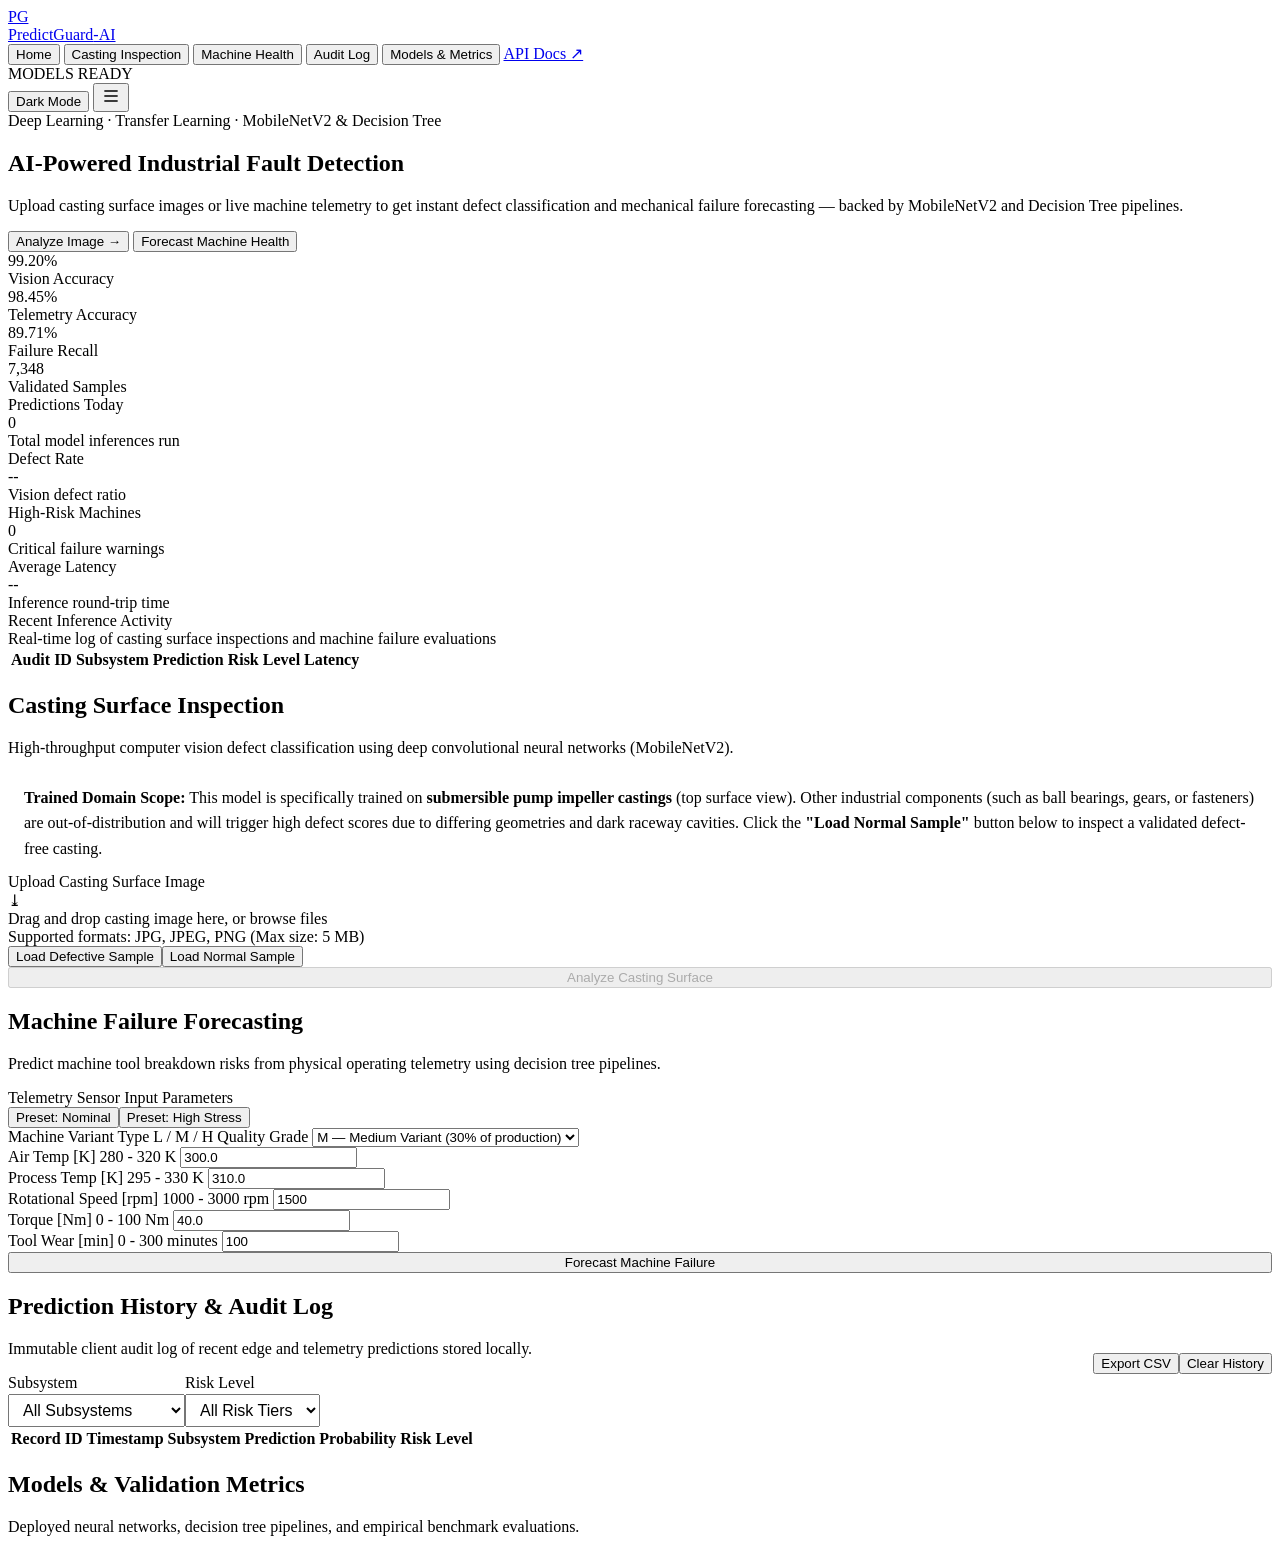
==== frontend/index.html @ 4d85034a "feat: modernise PredictGuard AI to enterprise production standard - Refactor backend into clean modu" ====
<!DOCTYPE html>
<html lang="en">
<head>
  <meta charset="UTF-8">
  <meta name="viewport" content="width=device-width, initial-scale=1.0">
  <title>PredictGuard AI — Industrial Predictive Maintenance Platform</title>
  <link rel="stylesheet" href="/static/css/tokens.css">
  <link rel="stylesheet" href="/static/css/layout.css">
  <link rel="stylesheet" href="/static/css/components.css">
</head>
<body>
  <div class="app-wrapper">
    <!-- Top Navigation Bar (GastroLens-AI Inspired) -->
    <header class="site-header">
      <div class="header-inner">
        <!-- Brand Logo -->
        <a href="#overview" class="brand-link" id="brand-home-link" aria-label="PredictGuard AI Home">
          <div class="brand-badge-icon">PG</div>
          <div class="brand-title">PredictGuard<span class="brand-accent">-AI</span></div>
        </a>

        <!-- Horizontal Nav Tabs -->
        <nav class="top-nav" id="top-nav" aria-label="Main Navigation">
          <button type="button" class="nav-tab-btn active" data-page="overview" data-title="Home &amp; Overview">
            Home
          </button>
          <button type="button" class="nav-tab-btn" data-page="casting" data-title="Casting Surface Inspection">
            Casting Inspection
          </button>
          <button type="button" class="nav-tab-btn" data-page="machine" data-title="Machine Failure Forecasting">
            Machine Health
          </button>
          <button type="button" class="nav-tab-btn" data-page="history" data-title="Prediction Audit Log">
            Audit Log
          </button>
          <button type="button" class="nav-tab-btn" data-page="models" data-title="Models &amp; Benchmarks">
            Models &amp; Metrics
          </button>
          <a href="/docs" target="_blank" rel="noopener noreferrer" class="nav-tab-btn">
            API Docs ↗
          </a>
        </nav>

        <!-- Right Side Tools -->
        <div class="header-right">
          <div class="status-pill ready" id="model-status-pill" aria-live="polite">
            <span class="status-dot"></span>
            <span id="model-status-text">MODELS READY</span>
          </div>

          <button type="button" class="theme-toggle-btn" id="theme-toggle-btn" aria-label="Toggle visual theme">
            <span id="theme-toggle-label">Dark Mode</span>
          </button>

          <button type="button" class="mobile-nav-toggle" id="mobile-nav-toggle" aria-label="Toggle navigation menu">
            <svg width="20" height="20" viewBox="0 0 24 24" fill="none" stroke="currentColor" stroke-width="2">
              <path d="M4 6h16M4 12h16M4 18h16" />
            </svg>
          </button>
        </div>
      </div>
    </header>

    <!-- Main App Container -->
    <main class="main-content">
      <!-- 1. HOME / OVERVIEW VIEW -->
      <section class="page-view active" id="page-overview" aria-labelledby="hero-title-text">
        <!-- Hero Section (GastroLens-AI Aesthetic) -->
        <div class="hero-section">
          <div class="hero-pill-badge">
            Deep Learning · Transfer Learning · MobileNetV2 &amp; Decision Tree
          </div>

          <h1 class="hero-title" id="hero-title-text">
            AI-Powered <span class="highlight-green">Industrial Fault</span> Detection
          </h1>

          <p class="hero-description">
            Upload casting surface images or live machine telemetry to get instant defect classification and mechanical failure forecasting — backed by MobileNetV2 and Decision Tree pipelines.
          </p>

          <div class="hero-actions">
            <button type="button" class="btn btn-pill-primary" id="hero-cta-casting">
              Analyze Image →
            </button>
            <button type="button" class="btn btn-pill-secondary" id="hero-cta-sensors">
              Forecast Machine Health
            </button>
          </div>

          <!-- Hero 4-Stat Cards (Exact match to GastroLens-AI style) -->
          <div class="hero-stats-grid">
            <div class="stat-box">
              <div class="stat-number">99.20%</div>
              <div class="stat-label">Vision Accuracy</div>
            </div>
            <div class="stat-box">
              <div class="stat-number">98.45%</div>
              <div class="stat-label">Telemetry Accuracy</div>
            </div>
            <div class="stat-box">
              <div class="stat-number">89.71%</div>
              <div class="stat-label">Failure Recall</div>
            </div>
            <div class="stat-box">
              <div class="stat-number">7,348</div>
              <div class="stat-label">Validated Samples</div>
            </div>
          </div>
        </div>

        <!-- Live Operations Panel -->
        <div class="card" id="system-status-panel" style="margin-bottom: var(--space-6);">
          <!-- Populated dynamically -->
        </div>

        <!-- Operational KPI Cards -->
        <div class="grid-4" style="margin-bottom: var(--space-6);">
          <div class="kpi-card">
            <div class="kpi-label">Predictions Today</div>
            <div class="kpi-value" id="kpi-predictions-today">0</div>
            <div class="kpi-subtext">Total model inferences run</div>
          </div>
          <div class="kpi-card">
            <div class="kpi-label">Defect Rate</div>
            <div class="kpi-value" id="kpi-defect-rate">--</div>
            <div class="kpi-subtext">Vision defect ratio</div>
          </div>
          <div class="kpi-card">
            <div class="kpi-label">High-Risk Machines</div>
            <div class="kpi-value" id="kpi-high-risk">0</div>
            <div class="kpi-subtext">Critical failure warnings</div>
          </div>
          <div class="kpi-card">
            <div class="kpi-label">Average Latency</div>
            <div class="kpi-value" id="kpi-avg-latency">--</div>
            <div class="kpi-subtext">Inference round-trip time</div>
          </div>
        </div>

        <!-- Recent Activity Table -->
        <div class="card">
          <div class="card-header">
            <div>
              <div class="card-title">Recent Inference Activity</div>
              <div class="card-subtitle">Real-time log of casting surface inspections and machine failure evaluations</div>
            </div>
          </div>
          <div class="table-responsive">
            <table class="table">
              <thead>
                <tr>
                  <th>Audit ID</th>
                  <th>Subsystem</th>
                  <th>Prediction</th>
                  <th>Risk Level</th>
                  <th>Latency</th>
                </tr>
              </thead>
              <tbody id="recent-activity-tbody">
                <!-- Populated dynamically from history store -->
              </tbody>
            </table>
          </div>
        </div>
      </section>

      <!-- 2. CASTING SURFACE INSPECTION VIEW -->
      <section class="page-view" id="page-casting" aria-labelledby="casting-heading">
        <div class="section-header">
          <h2 class="section-title" id="casting-heading">Casting Surface Inspection</h2>
          <p class="section-subtitle">
            High-throughput computer vision defect classification using deep convolutional neural networks (MobileNetV2).
          </p>
        </div>

        <!-- Domain Notice Banner -->
        <div style="background-color: var(--bg-surface-subtle); border: 1px solid var(--border-default); border-left: 4px solid var(--brand-green); border-radius: var(--radius-md); padding: 12px 16px; margin-bottom: var(--space-6); font-size: var(--text-xs); line-height: 1.6; color: var(--text-secondary);">
          <strong style="color: var(--text-primary);">Trained Domain Scope:</strong> This model is specifically trained on <strong>submersible pump impeller castings</strong> (top surface view). Other industrial components (such as ball bearings, gears, or fasteners) are out-of-distribution and will trigger high defect scores due to differing geometries and dark raceway cavities. Click the <strong>"Load Normal Sample"</strong> button below to inspect a validated defect-free casting.
        </div>

        <div class="grid-2">
          <!-- Upload Panel -->
          <div class="card">
            <div class="card-header">
              <div class="card-title">Upload Casting Surface Image</div>
            </div>

            <div class="dropzone" id="casting-dropzone" tabindex="0" role="button" aria-label="Image dropzone: Drag and drop a JPEG or PNG image or click to select">
              <div class="dropzone-icon">⤓</div>
              <div class="dropzone-text">Drag and drop casting image here, or browse files</div>
              <div class="dropzone-subtext">Supported formats: JPG, JPEG, PNG (Max size: 5 MB)</div>
              <input type="file" id="casting-file-input" accept="image/jpeg,image/png" style="display: none;" />
            </div>

            <div class="form-error" id="casting-file-error" role="alert"></div>

            <div class="preview-container" id="casting-preview-container" style="display: none;">
              <img id="casting-preview-img" class="preview-thumb" alt="Casting surface preview" />
              <div class="preview-meta" id="casting-preview-meta"></div>
            </div>

            <div style="margin-top: var(--space-4); display: flex; gap: var(--space-2); flex-wrap: wrap;">
              <button type="button" class="btn btn-secondary btn-sm" id="btn-sample-defective">Load Defective Sample</button>
              <button type="button" class="btn btn-secondary btn-sm" id="btn-sample-normal">Load Normal Sample</button>
            </div>

            <div style="margin-top: var(--space-6);">
              <button type="button" class="btn btn-primary" id="casting-analyze-btn" disabled style="width: 100%;">
                Analyze Casting Surface
              </button>
            </div>
          </div>

          <!-- Result Card -->
          <div class="card" id="casting-result-card" style="display: none;" aria-live="polite">
            <div class="card-header">
              <div>
                <div class="card-title">Surface Inspection Result</div>
                <div class="card-subtitle" id="casting-result-label">Analyzing...</div>
              </div>
              <span class="badge" id="casting-risk-badge">LOW RISK</span>
            </div>

            <div id="casting-gauge-slot"></div>

            <div style="margin-top: var(--space-6);">
              <div style="font-size: var(--text-xs); color: var(--text-tertiary); text-transform: uppercase; font-weight: var(--font-weight-semibold);">
                Recommended Operator Action
              </div>
              <div id="casting-recommended-action" style="font-size: var(--text-sm); color: var(--text-primary); margin-top: 4px; padding: 12px; background-color: var(--bg-surface-subtle); border-radius: var(--radius-md); border: 1px solid var(--border-default);">
                --
              </div>
            </div>

            <div class="grid-2" style="margin-top: var(--space-5); font-size: var(--text-xs); color: var(--text-secondary);">
              <div>
                <span>Inference Latency:</span> <strong id="casting-latency">--</strong>
              </div>
              <div>
                <span>Request ID:</span> <strong id="casting-request-id" style="font-family: var(--font-mono);">--</strong>
              </div>
            </div>

            <div style="margin-top: var(--space-5); display: flex; justify-content: flex-end;">
              <button type="button" class="btn btn-outline btn-sm" id="casting-copy-json">
                Copy Response JSON
              </button>
            </div>
          </div>
        </div>
      </section>

      <!-- 3. MACHINE HEALTH & TELEMETRY VIEW -->
      <section class="page-view" id="page-machine" aria-labelledby="machine-heading">
        <div class="section-header">
          <h2 class="section-title" id="machine-heading">Machine Failure Forecasting</h2>
          <p class="section-subtitle">
            Predict machine tool breakdown risks from physical operating telemetry using decision tree pipelines.
          </p>
        </div>

        <div class="grid-2">
          <!-- Telemetry Form -->
          <div class="card">
            <div class="card-header">
              <div class="card-title">Telemetry Sensor Input Parameters</div>
              <div style="display: flex; gap: var(--space-2);">
                <button type="button" class="btn btn-secondary btn-sm" id="preset-nominal-btn">Preset: Nominal</button>
                <button type="button" class="btn btn-secondary btn-sm" id="preset-stress-btn">Preset: High Stress</button>
              </div>
            </div>

            <form id="sensor-form" novalidate>
              <div class="form-group">
                <label for="field-type" class="form-label">
                  <span>Machine Variant Type</span>
                  <span class="form-hint">L / M / H Quality Grade</span>
                </label>
                <select id="field-type" class="form-control" required>
                  <option value="L">L — Low Variant (50% of production)</option>
                  <option value="M" selected>M — Medium Variant (30% of production)</option>
                  <option value="H">H — High Variant (20% of production)</option>
                </select>
              </div>

              <div class="grid-2">
                <div class="form-group">
                  <label for="field-air-temp" class="form-label">
                    <span>Air Temp [K]</span>
                    <span class="form-hint">280 - 320 K</span>
                  </label>
                  <input type="number" step="0.1" id="field-air-temp" class="form-control" value="300.0" required />
                  <div class="form-error" id="field-air-temp-err"></div>
                </div>

                <div class="form-group">
                  <label for="field-process-temp" class="form-label">
                    <span>Process Temp [K]</span>
                    <span class="form-hint">295 - 330 K</span>
                  </label>
                  <input type="number" step="0.1" id="field-process-temp" class="form-control" value="310.0" required />
                  <div class="form-error" id="field-process-temp-err"></div>
                </div>
              </div>

              <div class="grid-2">
                <div class="form-group">
                  <label for="field-rot-speed" class="form-label">
                    <span>Rotational Speed [rpm]</span>
                    <span class="form-hint">1000 - 3000 rpm</span>
                  </label>
                  <input type="number" step="1" id="field-rot-speed" class="form-control" value="1500" required />
                  <div class="form-error" id="field-rot-speed-err"></div>
                </div>

                <div class="form-group">
                  <label for="field-torque" class="form-label">
                    <span>Torque [Nm]</span>
                    <span class="form-hint">0 - 100 Nm</span>
                  </label>
                  <input type="number" step="0.1" id="field-torque" class="form-control" value="40.0" required />
                  <div class="form-error" id="field-torque-err"></div>
                </div>
              </div>

              <div class="form-group">
                <label for="field-tool-wear" class="form-label">
                  <span>Tool Wear [min]</span>
                  <span class="form-hint">0 - 300 minutes</span>
                </label>
                <input type="number" step="1" id="field-tool-wear" class="form-control" value="100" required />
                <div class="form-error" id="field-tool-wear-err"></div>
              </div>

              <div style="margin-top: var(--space-6);">
                <button type="submit" class="btn btn-primary" id="sensor-submit-btn" style="width: 100%;">
                  Forecast Machine Failure
                </button>
              </div>
            </form>
          </div>

          <!-- Result Card -->
          <div class="card" id="sensor-result-card" style="display: none;" aria-live="polite">
            <div class="card-header">
              <div>
                <div class="card-title">Failure Risk Assessment</div>
                <div class="card-subtitle" id="sensor-result-pred">Evaluating...</div>
              </div>
              <span class="badge" id="sensor-risk-badge">LOW RISK</span>
            </div>

            <div id="sensor-gauge-slot"></div>

            <div style="margin-top: var(--space-5);">
              <div style="font-size: var(--text-xs); color: var(--text-tertiary); text-transform: uppercase; font-weight: var(--font-weight-semibold);">
                Recommended Maintenance Action
              </div>
              <div id="sensor-recommended-action" style="font-size: var(--text-sm); color: var(--text-primary); margin-top: 4px; padding: 12px; background-color: var(--bg-surface-subtle); border-radius: var(--radius-md); border: 1px solid var(--border-default);">
                --
              </div>
            </div>

            <div style="margin-top: var(--space-5);">
              <div style="font-size: var(--text-xs); color: var(--text-tertiary); text-transform: uppercase; font-weight: var(--font-weight-semibold); margin-bottom: 4px;">
                Top Contributing Risk Factors (Deviation from Nominal)
              </div>
              <div class="factor-list" id="sensor-factors-container">
                <!-- Populated dynamically -->
              </div>
            </div>

            <div class="grid-2" style="margin-top: var(--space-5); font-size: var(--text-xs); color: var(--text-secondary);">
              <div>
                <span>Inference Latency:</span> <strong id="sensor-latency">--</strong>
              </div>
              <div>
                <span>Request ID:</span> <strong id="sensor-request-id" style="font-family: var(--font-mono);">--</strong>
              </div>
            </div>

            <div style="margin-top: var(--space-5); display: flex; justify-content: flex-end;">
              <button type="button" class="btn btn-outline btn-sm" id="sensor-copy-json">
                Copy Response JSON
              </button>
            </div>
          </div>
        </div>
      </section>

      <!-- 4. HISTORY & AUDIT LOG VIEW -->
      <section class="page-view" id="page-history" aria-labelledby="history-heading">
        <div class="section-header" style="display: flex; justify-content: space-between; align-items: flex-end; flex-wrap: wrap; gap: var(--space-4);">
          <div>
            <h2 class="section-title" id="history-heading">Prediction History &amp; Audit Log</h2>
            <p class="section-subtitle">Immutable client audit log of recent edge and telemetry predictions stored locally.</p>
          </div>
          <div style="display: flex; gap: var(--space-2);">
            <button type="button" class="btn btn-secondary btn-sm" id="history-export-btn">Export CSV</button>
            <button type="button" class="btn btn-danger btn-sm" id="history-clear-btn">Clear History</button>
          </div>
        </div>

        <div class="card">
          <div style="display: flex; gap: var(--space-4); margin-bottom: var(--space-4); flex-wrap: wrap;">
            <div>
              <label for="history-filter-type" style="font-size: var(--text-xs); color: var(--text-tertiary); display: block; margin-bottom: 2px;">Subsystem</label>
              <select id="history-filter-type" class="form-control" style="padding: 6px 10px; font-size: var(--text-xs); width: auto;">
                <option value="all">All Subsystems</option>
                <option value="image">Casting Inspection</option>
                <option value="sensor">Machine Telemetry</option>
              </select>
            </div>
            <div>
              <label for="history-filter-risk" style="font-size: var(--text-xs); color: var(--text-tertiary); display: block; margin-bottom: 2px;">Risk Level</label>
              <select id="history-filter-risk" class="form-control" style="padding: 6px 10px; font-size: var(--text-xs); width: auto;">
                <option value="all">All Risk Tiers</option>
                <option value="LOW">Low Risk</option>
                <option value="MEDIUM">Medium Risk</option>
                <option value="HIGH">High Risk</option>
              </select>
            </div>
          </div>

          <div class="table-responsive">
            <table class="table">
              <thead>
                <tr>
                  <th>Record ID</th>
                  <th>Timestamp</th>
                  <th>Subsystem</th>
                  <th>Prediction</th>
                  <th>Probability</th>
                  <th>Risk Level</th>
                </tr>
              </thead>
              <tbody id="history-table-tbody">
                <!-- Populated dynamically via renderHistoryTable() -->
              </tbody>
            </table>
          </div>
        </div>
      </section>

      <!-- 5. MODELS & BENCHMARKS VIEW -->
      <section class="page-view" id="page-models" aria-labelledby="models-heading">
        <div class="section-header">
          <h2 class="section-title" id="models-heading">Models &amp; Validation Metrics</h2>
          <p class="section-subtitle">Deployed neural networks, decision tree pipelines, and empirical benchmark evaluations.</p>
        </div>

        <div id="models-list-container">
          <!-- Populated dynamically via initModelsPage() -->
        </div>
      </section>
    </main>
  </div>

  <script type="module" src="/static/js/app.js"></script>
</body>
</html>
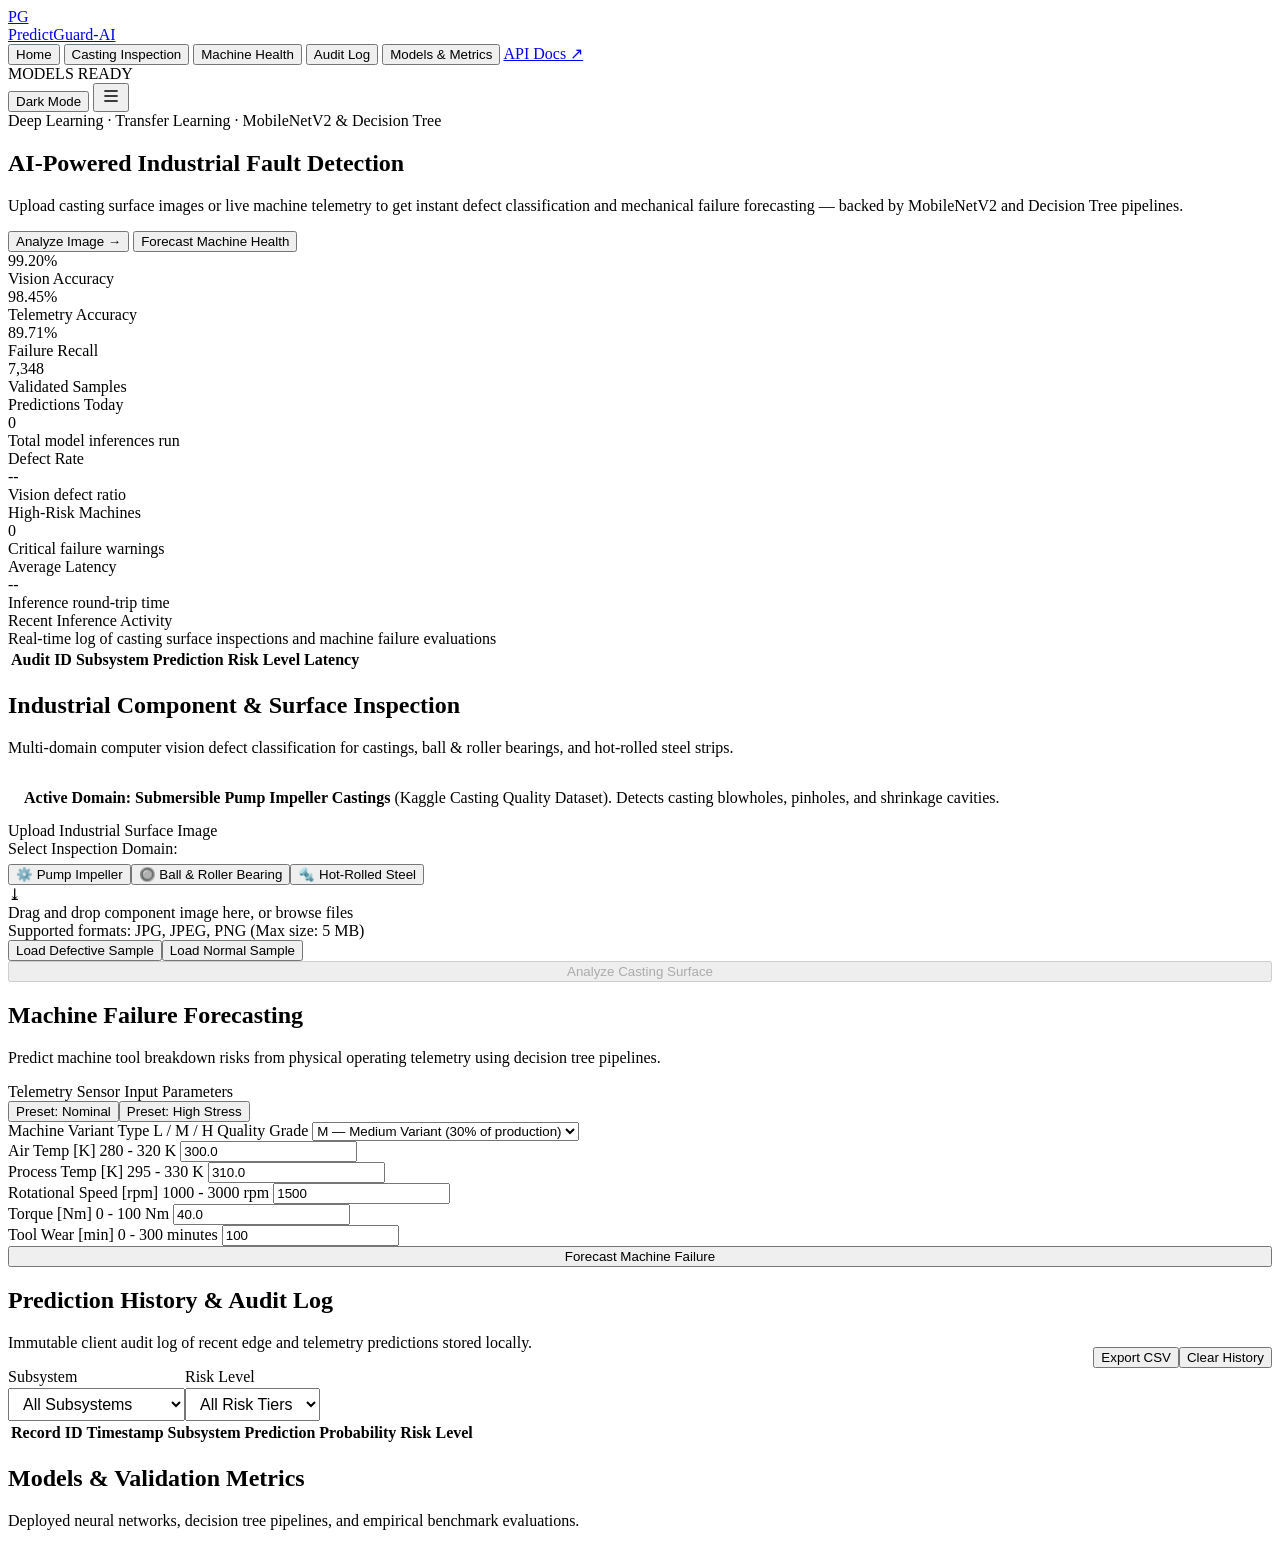
==== commit 4f774e01: "feat: implement multi-dataset vision inspection with Ball Bearing and NEU support - Step 1 (Multi-Co" ====
--- a/frontend/index.html
+++ b/frontend/index.html
@@ -165,30 +165,42 @@
         </div>
       </section>
 
-      <!-- 2. CASTING SURFACE INSPECTION VIEW -->
+      <!-- 2. INDUSTRIAL SURFACE & COMPONENT INSPECTION VIEW -->
       <section class="page-view" id="page-casting" aria-labelledby="casting-heading">
         <div class="section-header">
-          <h2 class="section-title" id="casting-heading">Casting Surface Inspection</h2>
+          <h2 class="section-title" id="casting-heading">Industrial Component & Surface Inspection</h2>
           <p class="section-subtitle">
-            High-throughput computer vision defect classification using deep convolutional neural networks (MobileNetV2).
+            Multi-domain computer vision defect classification for castings, ball & roller bearings, and hot-rolled steel strips.
           </p>
         </div>
 
         <!-- Domain Notice Banner -->
-        <div style="background-color: var(--bg-surface-subtle); border: 1px solid var(--border-default); border-left: 4px solid var(--brand-green); border-radius: var(--radius-md); padding: 12px 16px; margin-bottom: var(--space-6); font-size: var(--text-xs); line-height: 1.6; color: var(--text-secondary);">
-          <strong style="color: var(--text-primary);">Trained Domain Scope:</strong> This model is specifically trained on <strong>submersible pump impeller castings</strong> (top surface view). Other industrial components (such as ball bearings, gears, or fasteners) are out-of-distribution and will trigger high defect scores due to differing geometries and dark raceway cavities. Click the <strong>"Load Normal Sample"</strong> button below to inspect a validated defect-free casting.
+        <div id="domain-notice-banner" style="background-color: var(--bg-surface-subtle); border: 1px solid var(--border-default); border-left: 4px solid var(--brand-green); border-radius: var(--radius-md); padding: 12px 16px; margin-bottom: var(--space-6); font-size: var(--text-xs); line-height: 1.6; color: var(--text-secondary);">
+          <strong style="color: var(--text-primary);">Active Domain: Submersible Pump Impeller Castings</strong> (Kaggle Casting Quality Dataset). Detects casting blowholes, pinholes, and shrinkage cavities.
         </div>
 
         <div class="grid-2">
           <!-- Upload Panel -->
           <div class="card">
             <div class="card-header">
-              <div class="card-title">Upload Casting Surface Image</div>
+              <div class="card-title">Upload Industrial Surface Image</div>
+            </div>
+
+            <!-- Domain Selector Tabs -->
+            <div style="margin-bottom: var(--space-4);">
+              <label style="display: block; font-size: var(--text-xs); color: var(--text-secondary); margin-bottom: 6px; font-weight: var(--font-weight-medium);">
+                Select Inspection Domain:
+              </label>
+              <div style="display: flex; gap: var(--space-2); flex-wrap: wrap;">
+                <button type="button" class="btn btn-sm btn-primary domain-pill active" data-domain="casting">⚙️ Pump Impeller</button>
+                <button type="button" class="btn btn-sm btn-secondary domain-pill" data-domain="bearing">🔘 Ball & Roller Bearing</button>
+                <button type="button" class="btn btn-sm btn-secondary domain-pill" data-domain="neu_surface">🔩 Hot-Rolled Steel</button>
+              </div>
             </div>
 
             <div class="dropzone" id="casting-dropzone" tabindex="0" role="button" aria-label="Image dropzone: Drag and drop a JPEG or PNG image or click to select">
               <div class="dropzone-icon">⤓</div>
-              <div class="dropzone-text">Drag and drop casting image here, or browse files</div>
+              <div class="dropzone-text">Drag and drop component image here, or browse files</div>
               <div class="dropzone-subtext">Supported formats: JPG, JPEG, PNG (Max size: 5 MB)</div>
               <input type="file" id="casting-file-input" accept="image/jpeg,image/png" style="display: none;" />
             </div>
@@ -196,7 +208,7 @@
             <div class="form-error" id="casting-file-error" role="alert"></div>
 
             <div class="preview-container" id="casting-preview-container" style="display: none;">
-              <img id="casting-preview-img" class="preview-thumb" alt="Casting surface preview" />
+              <img id="casting-preview-img" class="preview-thumb" alt="Component surface preview" />
               <div class="preview-meta" id="casting-preview-meta"></div>
             </div>
 
@@ -223,6 +235,9 @@
             </div>
 
             <div id="casting-gauge-slot"></div>
+
+            <!-- NEU 6-Class Probability Breakdown Container -->
+            <div id="neu-classes-breakdown" style="display: none; margin-top: var(--space-4); padding: 12px; background-color: var(--bg-surface-subtle); border-radius: var(--radius-md); border: 1px solid var(--border-default);"></div>
 
             <div style="margin-top: var(--space-6);">
               <div style="font-size: var(--text-xs); color: var(--text-tertiary); text-transform: uppercase; font-weight: var(--font-weight-semibold);">
